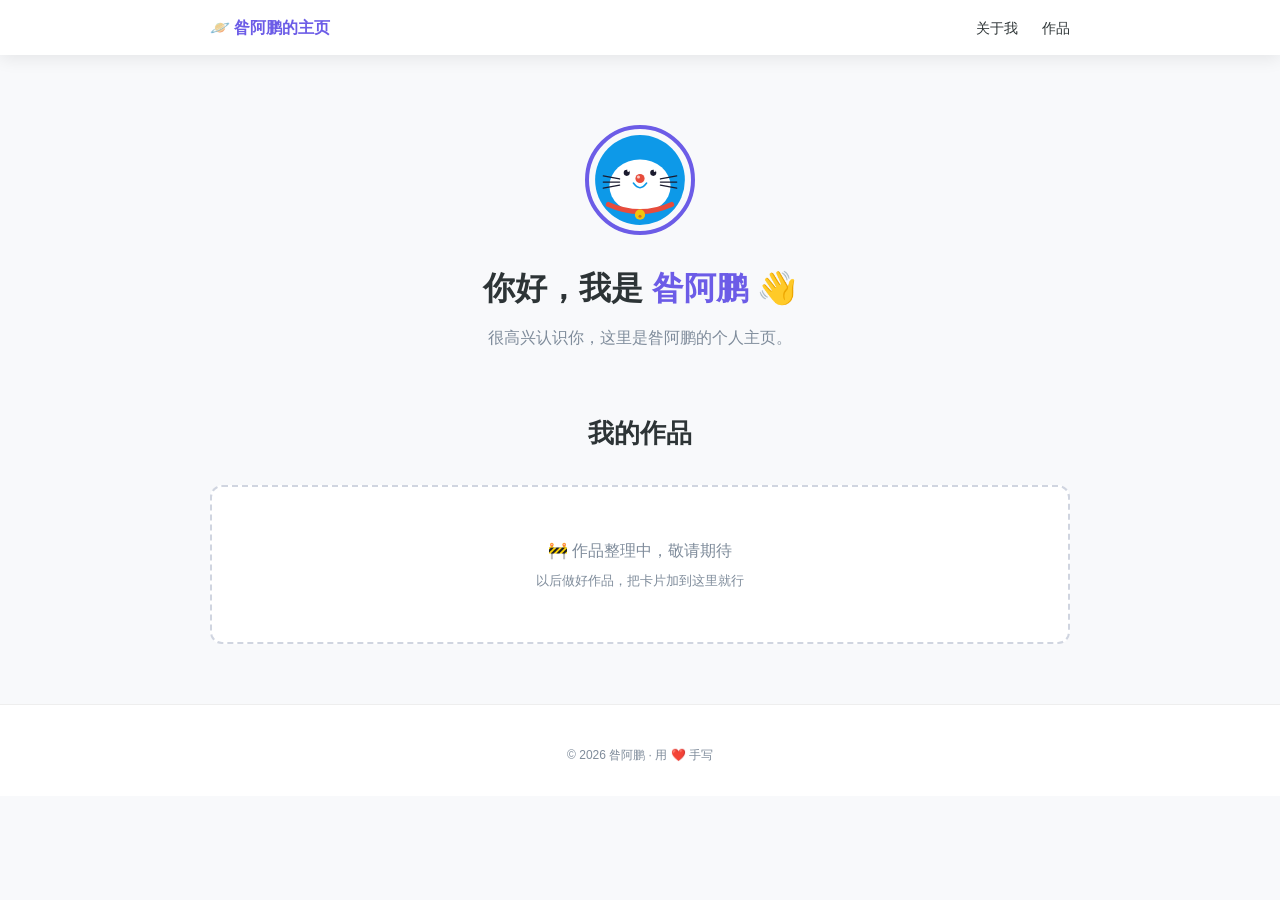
==== index.html @ ffb68760 "初始化个人主页：昝阿鹏 🪐" ====
<!DOCTYPE html>
<html lang="zh-CN">
<head>
  <meta charset="UTF-8" />
  <!-- 让页面在手机上也能正常显示 -->
  <meta name="viewport" content="width=device-width, initial-scale=1.0" />
  <title>昝阿鹏的个人主页</title>
  <link rel="stylesheet" href="style.css" />
</head>
<body>

  <!-- ====== 顶部导航 ====== -->
  <nav class="nav">
    <div class="container nav-inner">
      <span class="logo">🪐 昝阿鹏的主页</span>
      <div class="nav-links">
        <a href="#about">关于我</a>
        <a href="#projects">作品</a>
      </div>
    </div>
  </nav>

  <!-- ====== 开头介绍区（把下面那句介绍换成你自己的） ====== -->
  <header id="about" class="hero">
    <div class="container">
      <!-- 头像：想换照片的话，把 src 改成你的图片地址即可 -->
      <img class="avatar" src="avatar.svg" alt="头像" />
      <h1>你好，我是 <span class="highlight">昝阿鹏</span> 👋</h1>
      <p class="subtitle">很高兴认识你，这里是昝阿鹏的个人主页。</p>
    </div>
  </header>

  <!-- ====== 作品展示区（以后做好作品了，把卡片加到这里） ====== -->
  <section id="projects" class="projects">
    <div class="container">
      <h2 class="section-title">我的作品</h2>
      <div class="empty-tip">
        <p>🚧 作品整理中，敬请期待</p>
        <p class="empty-sub">以后做好作品，把卡片加到这里就行</p>
      </div>
    </div>
  </section>

  <!-- ====== 底部 ====== -->
  <footer class="footer">
    <div class="container">
      <p class="copyright">© <span id="year"></span> 昝阿鹏 · 用 ❤️ 手写</p>
    </div>
  </footer>

  <script src="script.js"></script>
</body>
</html>
---- style.css ----
/* ====== 全局基础样式 ====== */
* {
  margin: 0;
  padding: 0;
  box-sizing: border-box;
}

:root {
  /* 想换主题色，改这里就行 */
  --main-color: #6c5ce7;      /* 主色（紫色） */
  --bg-color: #f8f9fb;        /* 页面背景 */
  --card-bg: #ffffff;         /* 卡片背景 */
  --text-color: #2d3436;      /* 正文颜色 */
  --text-light: #7f8c9b;      /* 次要文字颜色 */
  --shadow: 0 4px 16px rgba(0, 0, 0, 0.08);
}

body {
  font-family: "PingFang SC", "Microsoft YaHei", -apple-system, sans-serif;
  background: var(--bg-color);
  color: var(--text-color);
  line-height: 1.7;
}

/* 让内容居中、宽度有限的容器 */
.container {
  max-width: 900px;
  margin: 0 auto;
  padding: 0 20px;
}

/* ====== 顶部导航 ====== */
.nav {
  background: var(--card-bg);
  box-shadow: var(--shadow);
  position: sticky;
  top: 0;
  z-index: 10;
}

.nav-inner {
  display: flex;
  justify-content: space-between;
  align-items: center;
  padding: 14px 20px;
}

.logo {
  font-weight: bold;
  color: var(--main-color);
}

.nav-links a {
  color: var(--text-color);
  text-decoration: none;
  margin-left: 20px;
  font-size: 14px;
}

.nav-links a:hover {
  color: var(--main-color);
}

/* ====== 开头介绍区 ====== */
.hero {
  text-align: center;
  padding: 70px 20px 50px;
}

.avatar {
  width: 110px;
  height: 110px;
  border-radius: 50%;
  border: 4px solid var(--main-color);
  margin-bottom: 18px;
}

.highlight {
  color: var(--main-color);
}

.subtitle {
  color: var(--text-light);
  margin-top: 8px;
}

/* ====== 作品展示区 ====== */
.projects {
  padding-bottom: 60px;
}

.section-title {
  text-align: center;
  margin: 10px 0 30px;
  font-size: 26px;
}

/* 卡片用网格布局，自动换行 */
.card-grid {
  display: grid;
  grid-template-columns: repeat(auto-fill, minmax(260px, 1fr));
  gap: 20px;
}

.card {
  background: var(--card-bg);
  border-radius: 12px;
  padding: 24px;
  box-shadow: var(--shadow);
  transition: transform 0.2s ease, box-shadow 0.2s ease;
}

.card:hover {
  transform: translateY(-4px);
  box-shadow: 0 8px 24px rgba(0, 0, 0, 0.12);
}

.card-icon {
  font-size: 36px;
  margin-bottom: 12px;
}

.card h3 {
  font-size: 18px;
  margin-bottom: 8px;
}

.card p {
  font-size: 14px;
  color: var(--text-light);
  margin-bottom: 12px;
}

/* 项目标签 */
.tags span {
  display: inline-block;
  background: #eef0ff;
  color: var(--main-color);
  font-size: 12px;
  padding: 3px 10px;
  border-radius: 20px;
  margin: 0 6px 6px 0;
}

.card-link {
  display: inline-block;
  margin-top: 6px;
  color: var(--main-color);
  text-decoration: none;
  font-size: 14px;
  font-weight: bold;
}

.card-link:hover {
  text-decoration: underline;
}

/* 作品为空时的占位提示 */
.empty-tip {
  background: var(--card-bg);
  border: 2px dashed #d0d5e0;
  border-radius: 12px;
  text-align: center;
  padding: 50px 20px;
  color: var(--text-light);
  font-size: 16px;
}

.empty-sub {
  margin-top: 6px;
  font-size: 13px;
}

/* ====== 底部 ====== */
.footer {
  background: var(--card-bg);
  border-top: 1px solid #eee;
  text-align: center;
  padding: 30px 20px;
  font-size: 14px;
  color: var(--text-light);
}

.footer a {
  color: var(--main-color);
  text-decoration: none;
}

.copyright {
  margin-top: 10px;
  font-size: 12px;
}

/* ====== 滚动出现的小动画 ====== */
.reveal {
  opacity: 0;
  transform: translateY(20px);
  transition: opacity 0.6s ease, transform 0.6s ease;
}

.reveal.visible {
  opacity: 1;
  transform: translateY(0);
}

/* ====== 手机屏幕适配 ====== */
@media (max-width: 600px) {
  .hero {
    padding: 50px 20px 40px;
  }
  .nav-links a {
    margin-left: 12px;
    font-size: 13px;
  }
}
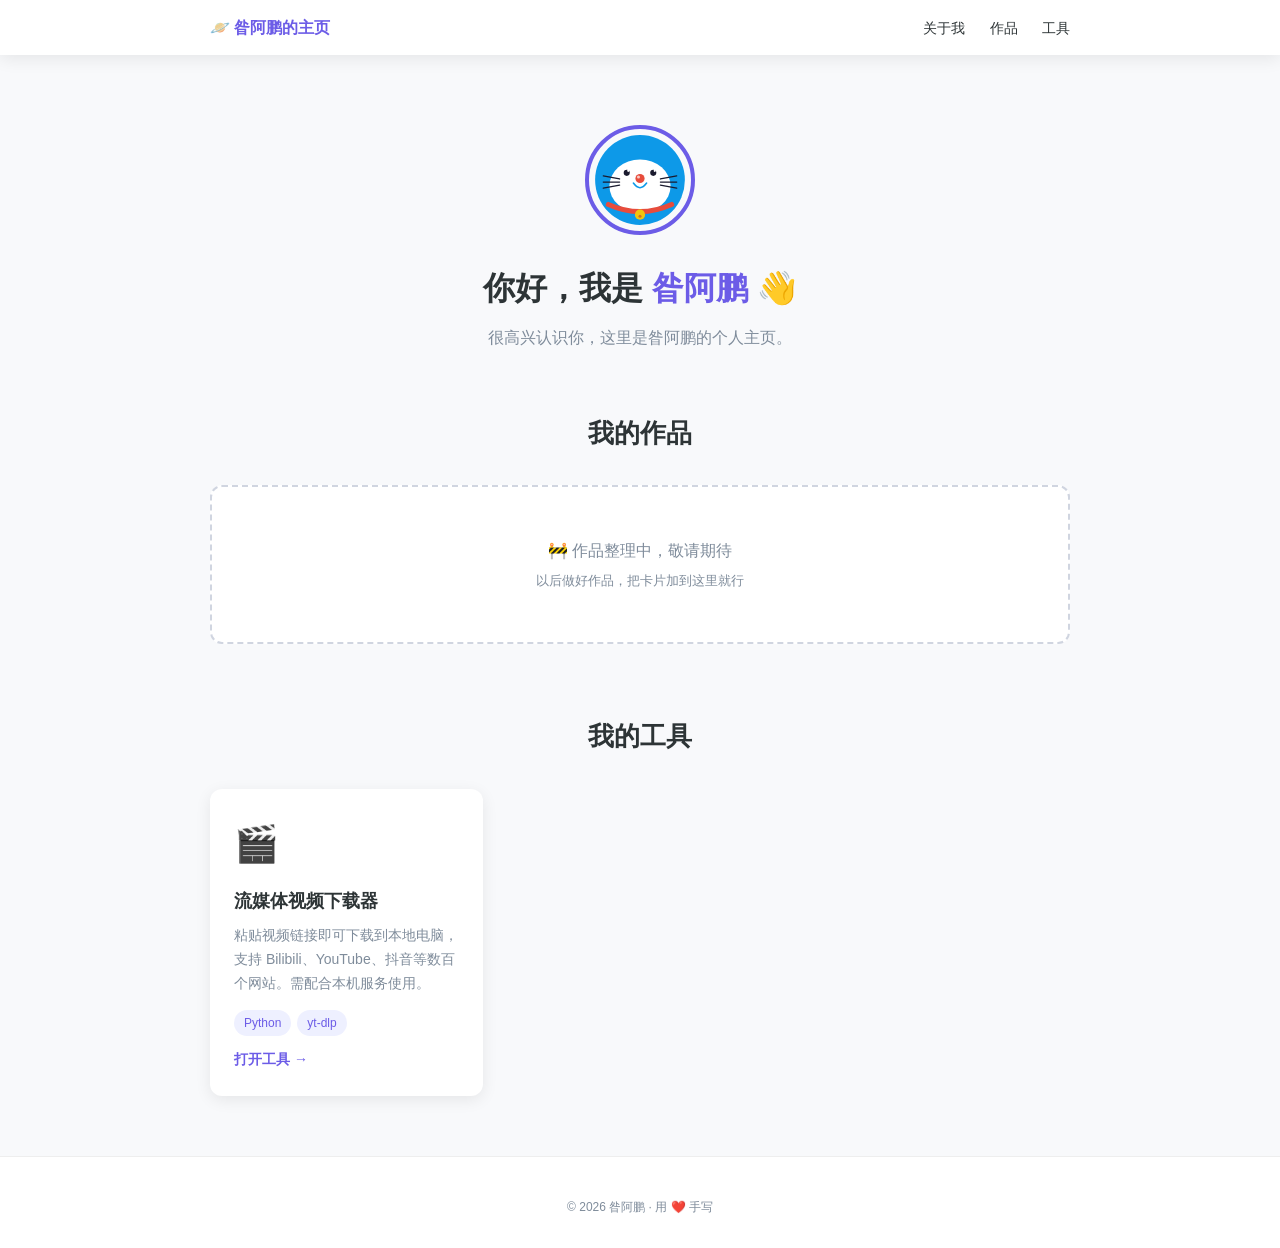
==== commit 55f14cb2: "新增工具区：视频下载器页面 + 首页入口" ====
--- a/index.html
+++ b/index.html
@@ -16,6 +16,7 @@
       <div class="nav-links">
         <a href="#about">关于我</a>
         <a href="#projects">作品</a>
+        <a href="#tools">工具</a>
       </div>
     </div>
   </nav>
@@ -41,6 +42,24 @@
     </div>
   </section>
 
+  <!-- ====== 我的工具区 ====== -->
+  <section id="tools" class="projects">
+    <div class="container">
+      <h2 class="section-title">我的工具</h2>
+      <div class="card-grid">
+        <article class="card reveal">
+          <div class="card-icon">🎬</div>
+          <h3>流媒体视频下载器</h3>
+          <p>粘贴视频链接即可下载到本地电脑，支持 Bilibili、YouTube、抖音等数百个网站。需配合本机服务使用。</p>
+          <div class="tags">
+            <span>Python</span><span>yt-dlp</span>
+          </div>
+          <a class="card-link" href="downloader/" target="_blank">打开工具 →</a>
+        </article>
+      </div>
+    </div>
+  </section>
+
   <!-- ====== 底部 ====== -->
   <footer class="footer">
     <div class="container">
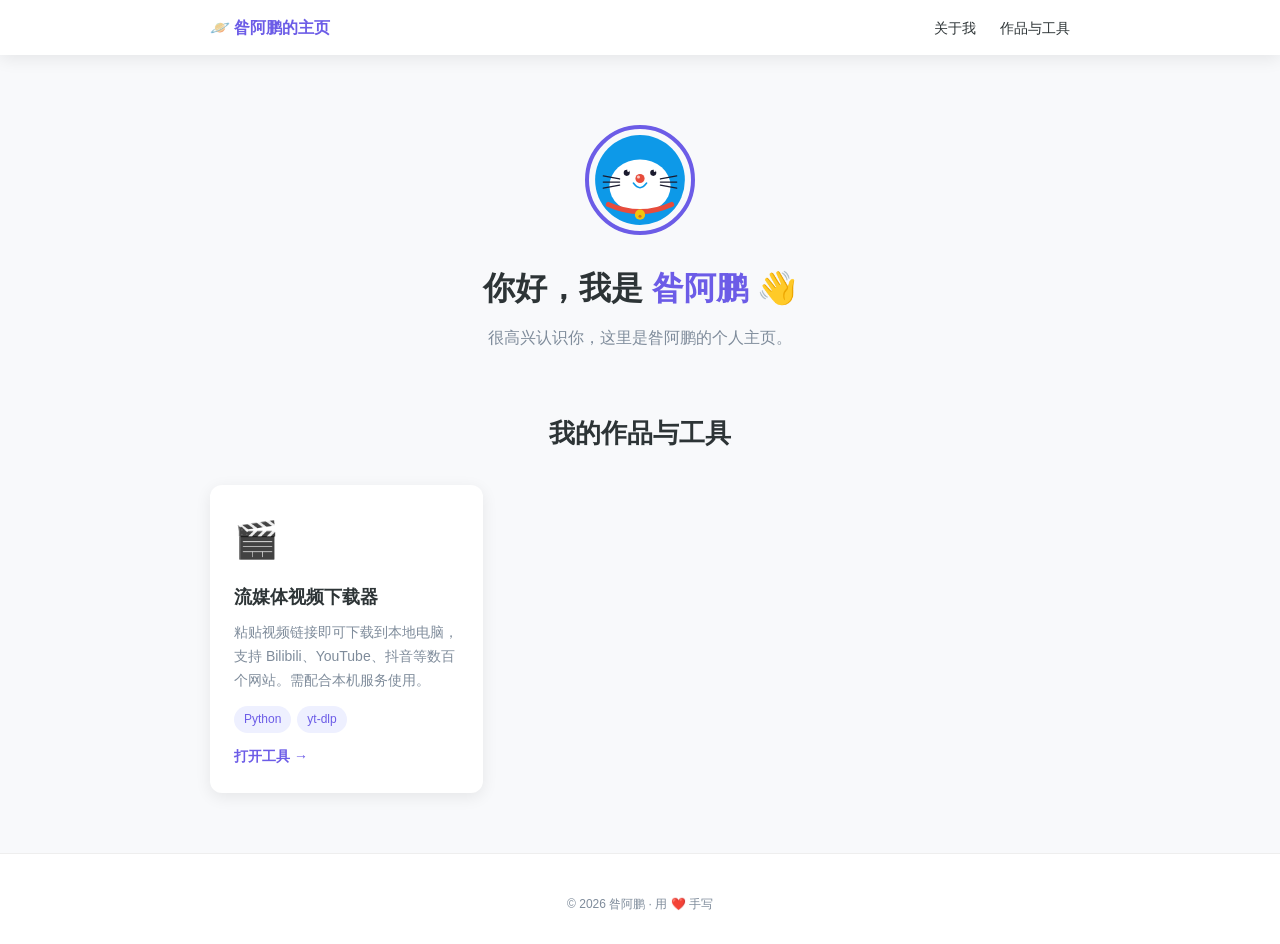
==== commit 5a252158: "合并「我的作品」与「我的工具」为「作品与工具」区块" ====
--- a/index.html
+++ b/index.html
@@ -15,8 +15,7 @@
       <span class="logo">🪐 昝阿鹏的主页</span>
       <div class="nav-links">
         <a href="#about">关于我</a>
-        <a href="#projects">作品</a>
-        <a href="#tools">工具</a>
+        <a href="#works">作品与工具</a>
       </div>
     </div>
   </nav>
@@ -31,21 +30,10 @@
     </div>
   </header>
 
-  <!-- ====== 作品展示区（以后做好作品了，把卡片加到这里） ====== -->
-  <section id="projects" class="projects">
+  <!-- ====== 作品与工具区 ====== -->
+  <section id="works" class="projects">
     <div class="container">
-      <h2 class="section-title">我的作品</h2>
-      <div class="empty-tip">
-        <p>🚧 作品整理中，敬请期待</p>
-        <p class="empty-sub">以后做好作品，把卡片加到这里就行</p>
-      </div>
-    </div>
-  </section>
-
-  <!-- ====== 我的工具区 ====== -->
-  <section id="tools" class="projects">
-    <div class="container">
-      <h2 class="section-title">我的工具</h2>
+      <h2 class="section-title">我的作品与工具</h2>
       <div class="card-grid">
         <article class="card reveal">
           <div class="card-icon">🎬</div>
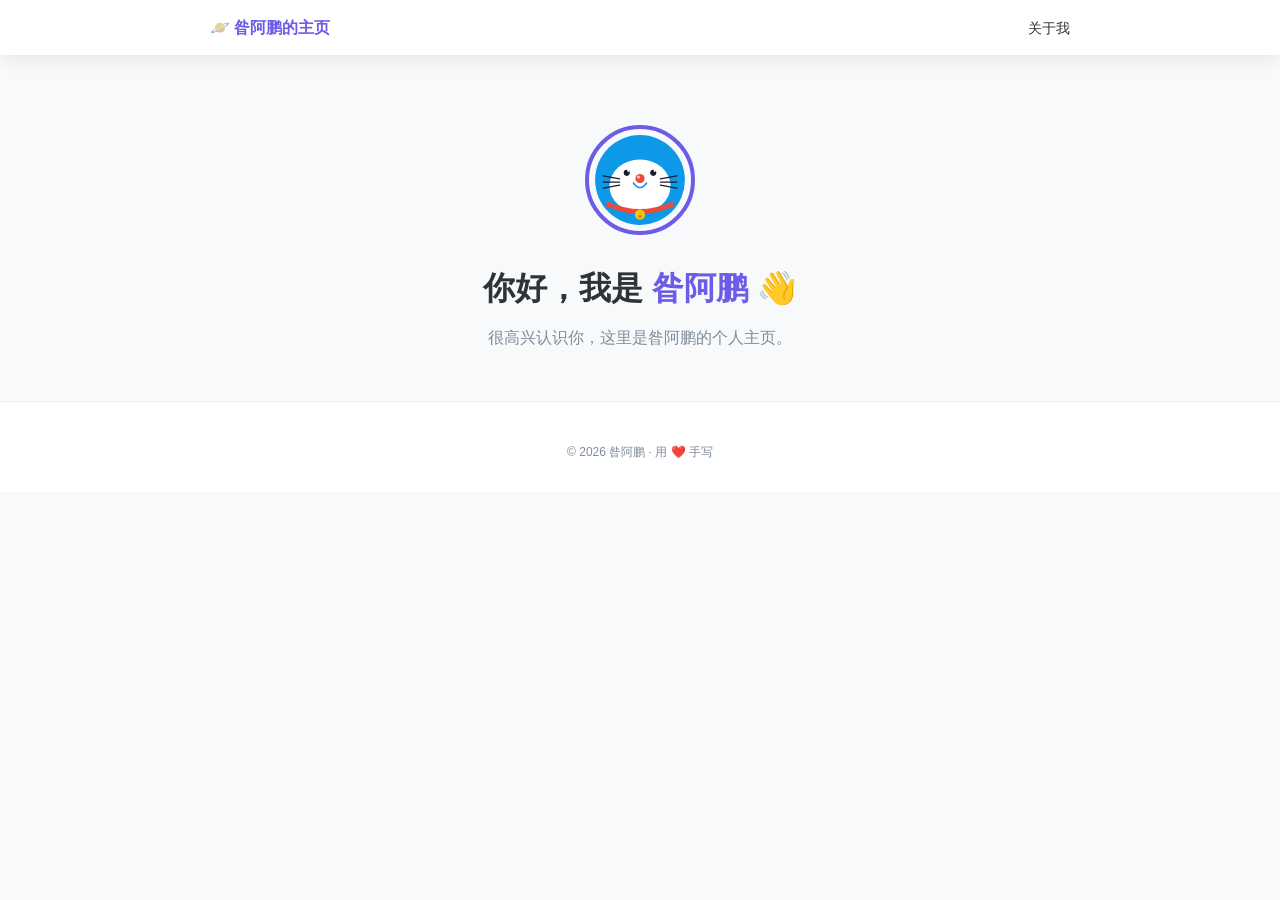
==== commit a2817acf: "移除流媒体视频下载器卡片及其页面" ====
--- a/index.html
+++ b/index.html
@@ -15,7 +15,6 @@
       <span class="logo">🪐 昝阿鹏的主页</span>
       <div class="nav-links">
         <a href="#about">关于我</a>
-        <a href="#works">作品与工具</a>
       </div>
     </div>
   </nav>
@@ -30,24 +29,6 @@
     </div>
   </header>
 
-  <!-- ====== 作品与工具区 ====== -->
-  <section id="works" class="projects">
-    <div class="container">
-      <h2 class="section-title">我的作品与工具</h2>
-      <div class="card-grid">
-        <article class="card reveal">
-          <div class="card-icon">🎬</div>
-          <h3>流媒体视频下载器</h3>
-          <p>粘贴视频链接即可下载到本地电脑，支持 Bilibili、YouTube、抖音等数百个网站。需配合本机服务使用。</p>
-          <div class="tags">
-            <span>Python</span><span>yt-dlp</span>
-          </div>
-          <a class="card-link" href="downloader/" target="_blank">打开工具 →</a>
-        </article>
-      </div>
-    </div>
-  </section>
-
   <!-- ====== 底部 ====== -->
   <footer class="footer">
     <div class="container">
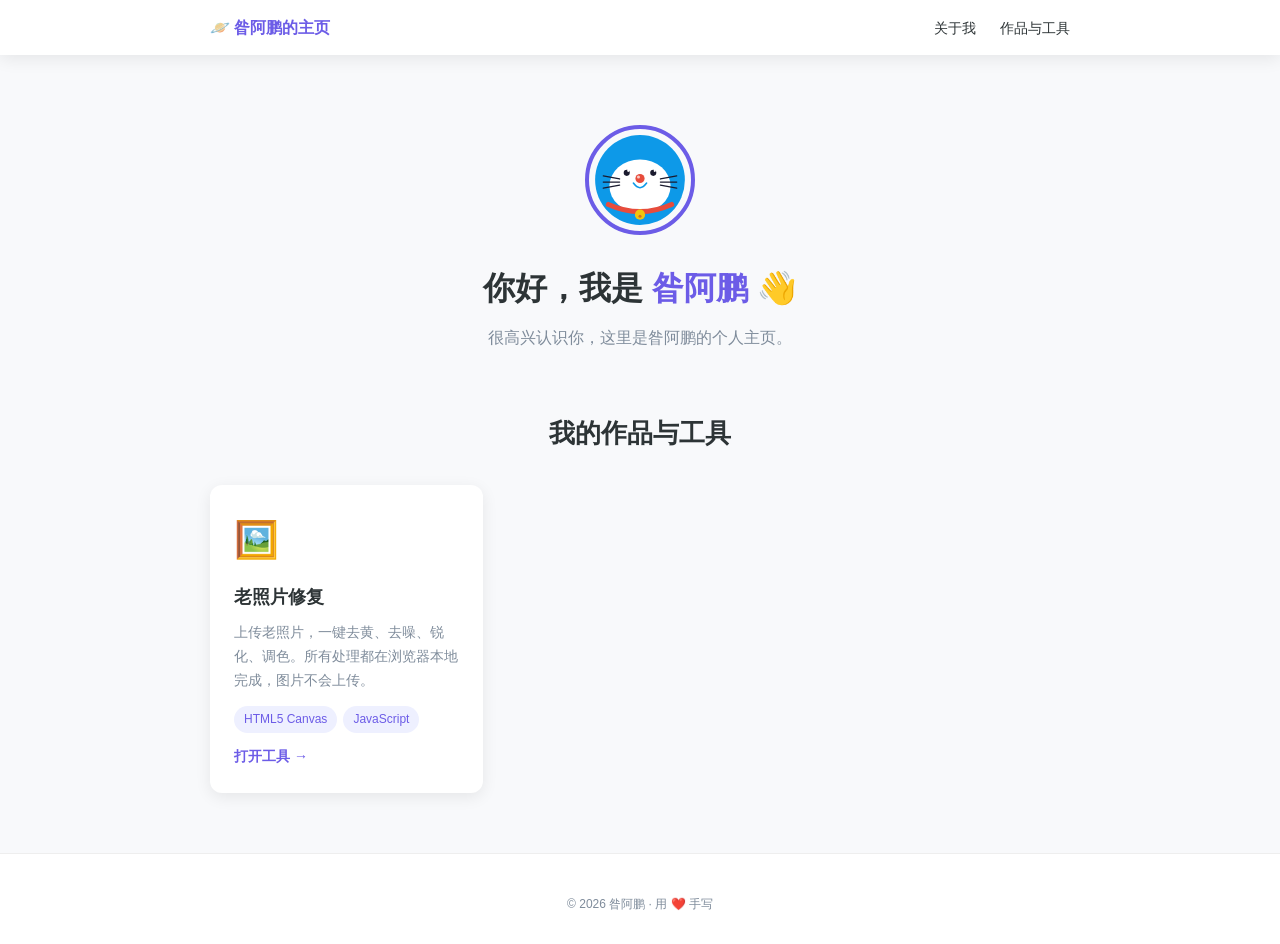
==== commit b531836f: "新增老照片修复工具页并加入主页入口" ====
--- a/index.html
+++ b/index.html
@@ -15,6 +15,7 @@
       <span class="logo">🪐 昝阿鹏的主页</span>
       <div class="nav-links">
         <a href="#about">关于我</a>
+        <a href="#works">作品与工具</a>
       </div>
     </div>
   </nav>
@@ -29,6 +30,24 @@
     </div>
   </header>
 
+  <!-- ====== 作品与工具区 ====== -->
+  <section id="works" class="projects">
+    <div class="container">
+      <h2 class="section-title">我的作品与工具</h2>
+      <div class="card-grid">
+        <article class="card reveal">
+          <div class="card-icon">🖼️</div>
+          <h3>老照片修复</h3>
+          <p>上传老照片，一键去黄、去噪、锐化、调色。所有处理都在浏览器本地完成，图片不会上传。</p>
+          <div class="tags">
+            <span>HTML5 Canvas</span><span>JavaScript</span>
+          </div>
+          <a class="card-link" href="photo-restore/" target="_blank">打开工具 →</a>
+        </article>
+      </div>
+    </div>
+  </section>
+
   <!-- ====== 底部 ====== -->
   <footer class="footer">
     <div class="container">
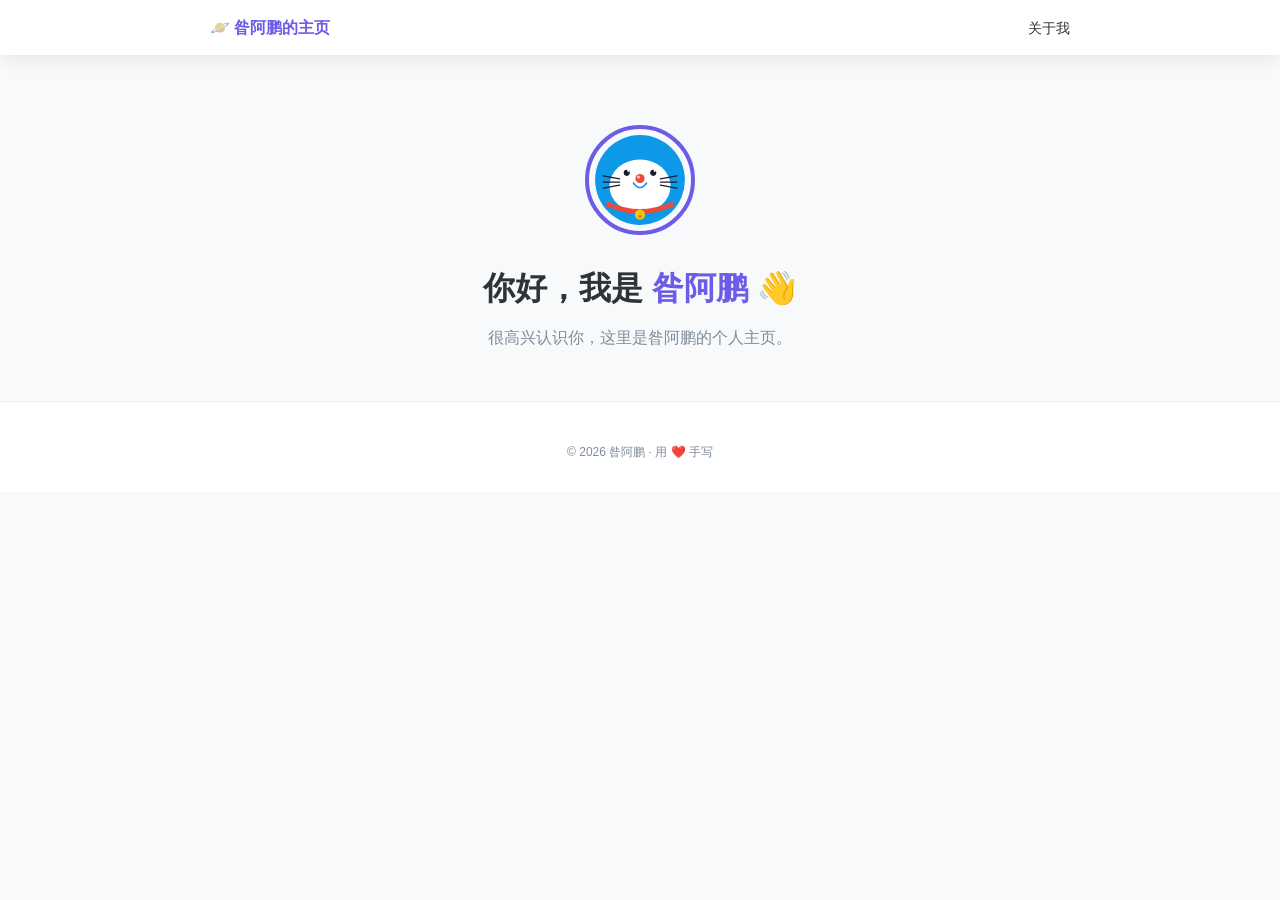
==== commit 49c4eb90: "移除老照片修复工具" ====
--- a/index.html
+++ b/index.html
@@ -15,7 +15,6 @@
       <span class="logo">🪐 昝阿鹏的主页</span>
       <div class="nav-links">
         <a href="#about">关于我</a>
-        <a href="#works">作品与工具</a>
       </div>
     </div>
   </nav>
@@ -30,24 +29,6 @@
     </div>
   </header>
 
-  <!-- ====== 作品与工具区 ====== -->
-  <section id="works" class="projects">
-    <div class="container">
-      <h2 class="section-title">我的作品与工具</h2>
-      <div class="card-grid">
-        <article class="card reveal">
-          <div class="card-icon">🖼️</div>
-          <h3>老照片修复</h3>
-          <p>上传老照片，一键去黄、去噪、锐化、调色。所有处理都在浏览器本地完成，图片不会上传。</p>
-          <div class="tags">
-            <span>HTML5 Canvas</span><span>JavaScript</span>
-          </div>
-          <a class="card-link" href="photo-restore/" target="_blank">打开工具 →</a>
-        </article>
-      </div>
-    </div>
-  </section>
-
   <!-- ====== 底部 ====== -->
   <footer class="footer">
     <div class="container">
